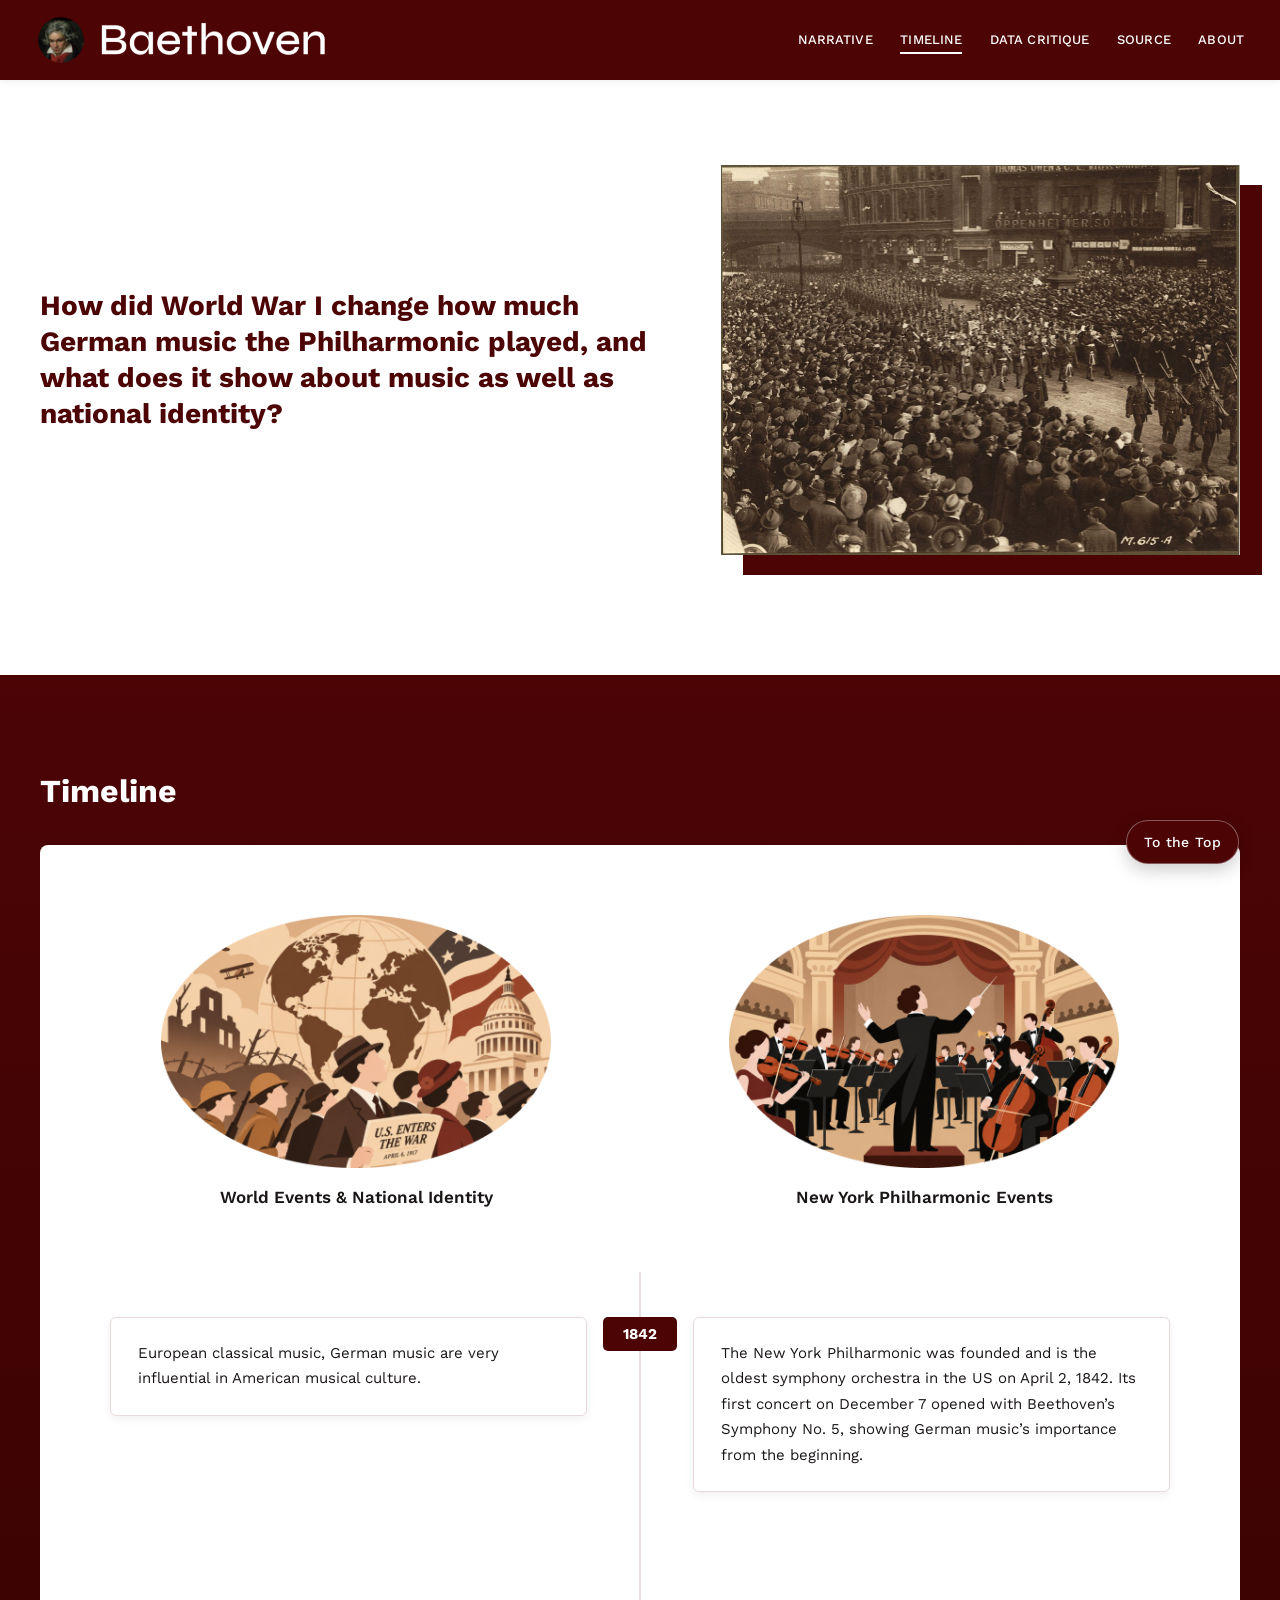
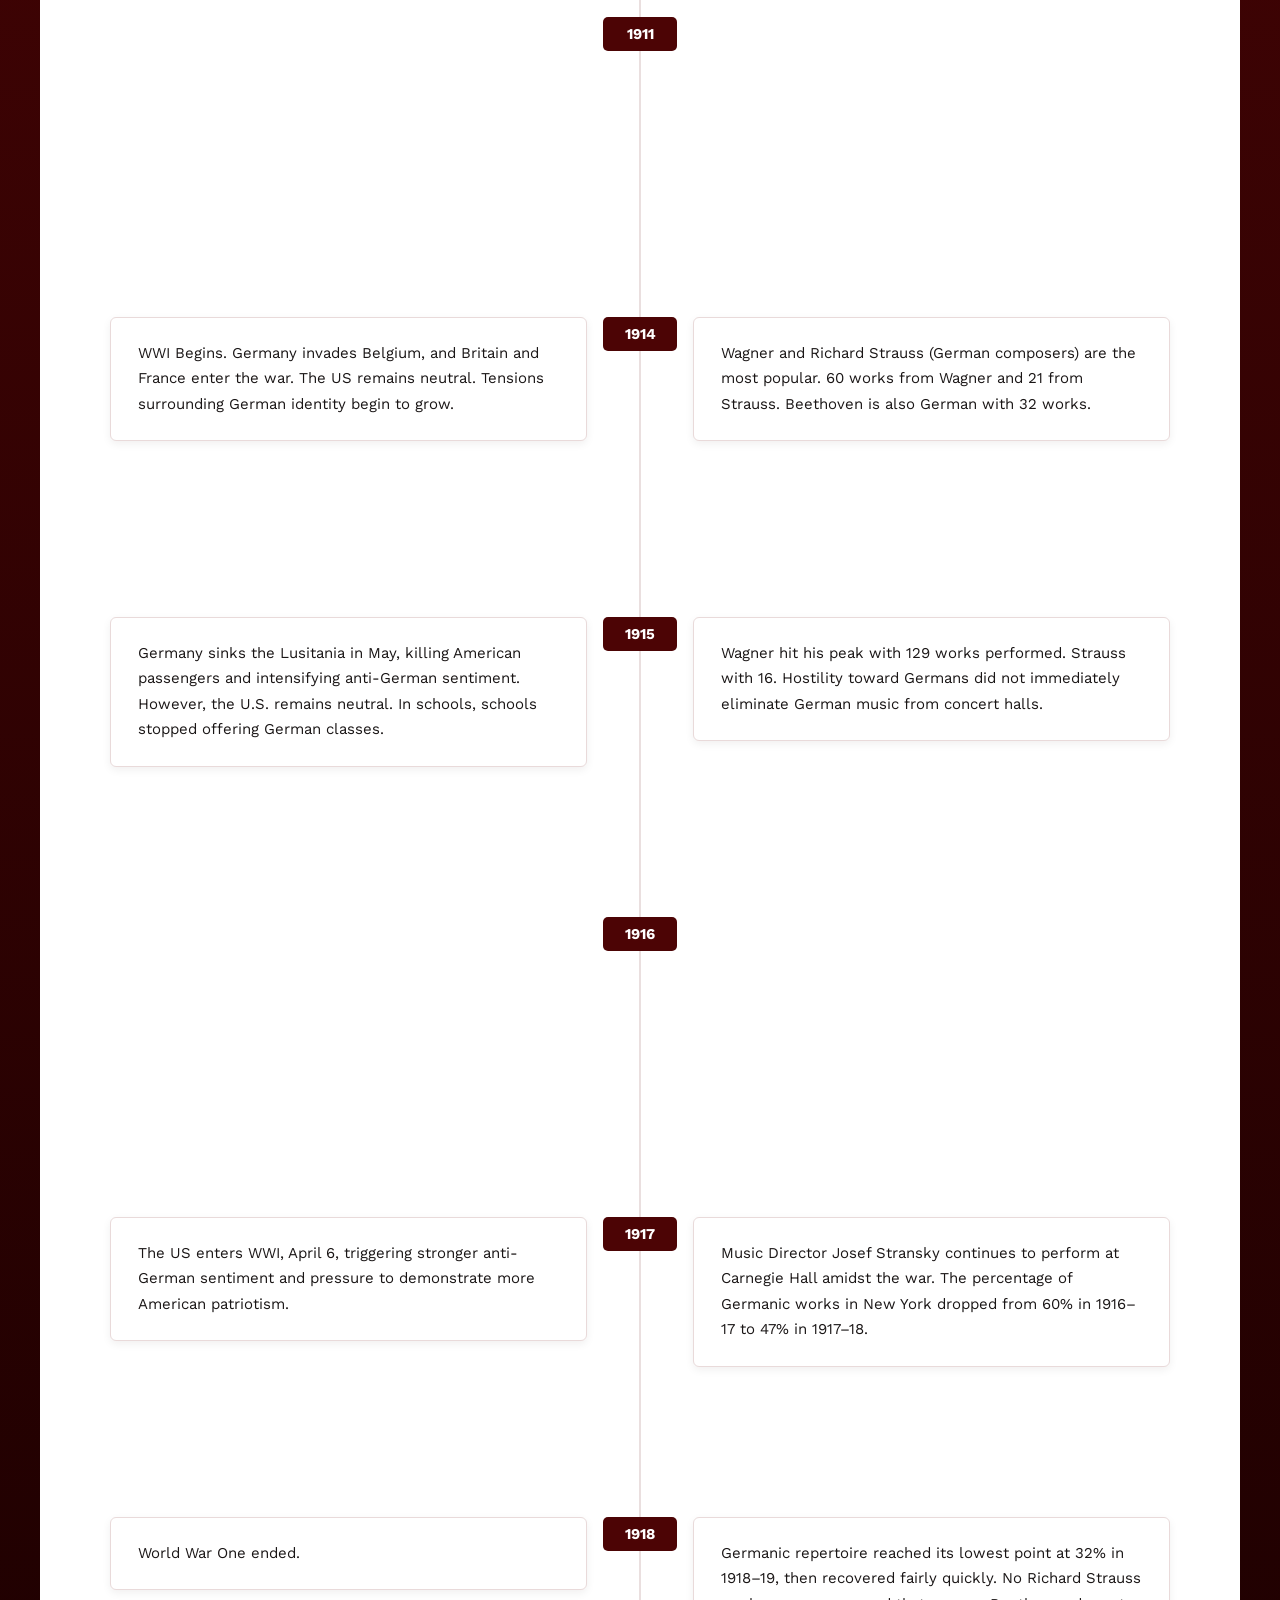
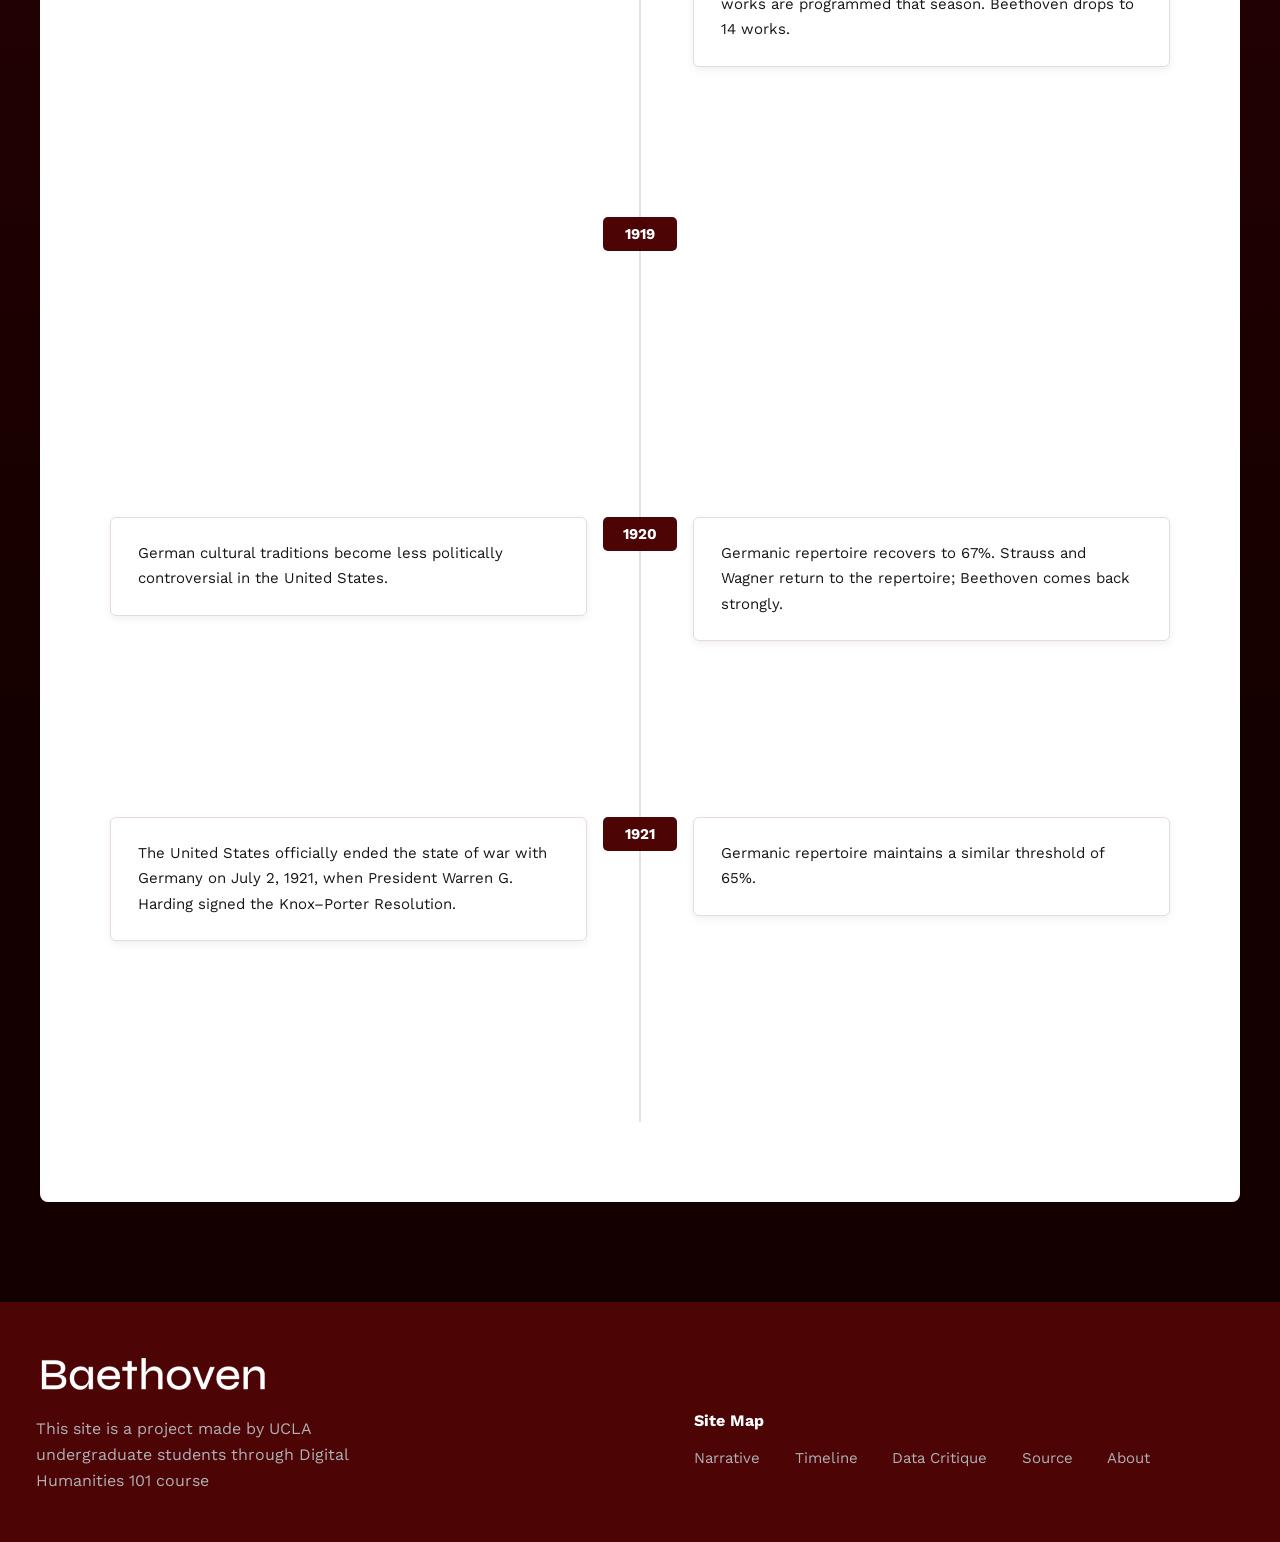
==== timeline.html @ ba0f3baa "Build Figma-first responsive DH101 site with fixed navigation, scroll reveals and research pages" ====
<!doctype html><html lang="en"><head><meta charset="utf-8"><meta name="viewport" content="width=device-width,initial-scale=1"><meta name="description" content="UCLA Digital Humanities 101 project exploring the New York Philharmonic performance archive."><meta name="theme-color" content="#4c0405"><title>Timeline | Baethoven · NY Philharmonic</title><link rel="stylesheet" href="site.css"><script defer src="site.js"></script></head><body><a class="skip-link" href="#main-content">Skip to content</a><header class="site-header"><div class="header-inner"><a class="site-brand" href="index.html" aria-label="Baethoven homepage"><img class="brand-avatar" src="assets/logo-portrait.png" alt=""><img class="brand-name" src="assets/logo-wordmark.png" alt="Baethoven"></a><button class="nav-toggle" type="button" aria-expanded="false" aria-controls="main-navigation">☰ <span class="sr-only">Menu</span></button><nav id="main-navigation" class="main-nav" aria-label="Main navigation"><a href="narrative.html">NARRATIVE</a><a href="timeline.html" aria-current="page">TIMELINE</a><a href="data-critique.html">DATA CRITIQUE</a><a href="source.html">SOURCE</a><a href="about.html">ABOUT</a></nav></div></header><div class="header-offset" id="page-top"></div><main id="main-content"><section class="timeline-hero container"><h1 class="reveal">How did World War I change how much German music the Philharmonic played, and what does it show about music as well as national identity?</h1><img class="timeline-photo reveal" src="assets/world-war-one.png" alt="Historical First World War photograph"></section><section class="timeline-shell"><div class="container"><h2 class="reveal">Timeline</h2><div class="timeline-board"><div class="timeline-illustrations"><figure class="reveal"><img src="assets/illustration-world.png" alt="Illustration representing world events and national identity"><figcaption>World Events &amp; National Identity</figcaption></figure><figure class="reveal"><img src="assets/illustration-orchestra.png" alt="Illustration of an orchestra on stage"><figcaption>New York Philharmonic Events</figcaption></figure></div><div class="timeline-track"><div class="timeline-progress" aria-hidden="true"></div><section class="timeline-row" aria-label="Events in 1842"><div class="timeline-event world"><p>European classical music, German music are very influential in American musical culture.</p></div><span class="timeline-year">1842</span><div class="timeline-event phil"><p>The New York Philharmonic was founded and is the oldest symphony orchestra in the US on April 2, 1842. Its first concert on December 7 opened with Beethoven’s Symphony No. 5, showing German music’s importance from the beginning.</p></div></section><section class="timeline-row" aria-label="Events in 1911"><div class="timeline-event world"><p>German and Austrian classical music continues to hold prestige in American musical institutions.</p></div><span class="timeline-year">1911</span><div class="timeline-event phil"><p>Josef Stransky (Bohemian, now Czech Republic) succeeds Gustav Mahler (Austro-Bohemian) as director of the New York Philharmonic after his untimely death. He remained in the position until 1923 after World War I had concluded.</p></div></section><section class="timeline-row" aria-label="Events in 1914"><div class="timeline-event world"><p>WWI Begins. Germany invades Belgium, and Britain and France enter the war. The US remains neutral. Tensions surrounding German identity begin to grow.</p></div><span class="timeline-year">1914</span><div class="timeline-event phil"><p>Wagner and Richard Strauss (German composers) are the most popular. 60 works from Wagner and 21 from Strauss. Beethoven is also German with 32 works.</p></div></section><section class="timeline-row" aria-label="Events in 1915"><div class="timeline-event world"><p>Germany sinks the Lusitania in May, killing American passengers and intensifying anti-German sentiment. However, the U.S. remains neutral. In schools, schools stopped offering German classes.</p></div><span class="timeline-year">1915</span><div class="timeline-event phil"><p>Wagner hit his peak with 129 works performed. Strauss with 16. Hostility toward Germans did not immediately eliminate German music from concert halls.</p></div></section><section class="timeline-row" aria-label="Events in 1916"><div class="timeline-event world"><p>American attitudes toward Germany become more hostile as war continues.</p></div><span class="timeline-year">1916</span><div class="timeline-event phil"><p>Wagner drops to 87 works and Strauss drops to 17. Slight decline in the works.</p></div></section><section class="timeline-row" aria-label="Events in 1917"><div class="timeline-event world"><p>The US enters WWI, April 6, triggering stronger anti-German sentiment and pressure to demonstrate more American patriotism.</p></div><span class="timeline-year">1917</span><div class="timeline-event phil"><p>Music Director Josef Stransky continues to perform at Carnegie Hall amidst the war. The percentage of Germanic works in New York dropped from 60% in 1916–17 to 47% in 1917–18.</p></div></section><section class="timeline-row" aria-label="Events in 1918"><div class="timeline-event world"><p>World War One ended.</p></div><span class="timeline-year">1918</span><div class="timeline-event phil"><p>Germanic repertoire reached its lowest point at 32% in 1918–19, then recovered fairly quickly. No Richard Strauss works are programmed that season. Beethoven drops to 14 works.</p></div></section><section class="timeline-row" aria-label="Events in 1919"><div class="timeline-event world"><p>Treaty of Versailles signed. Formally ended the state of war between Germany and most Allied Powers after World War I.</p></div><span class="timeline-year">1919</span><div class="timeline-event phil"><p>Germanic repertoire rebounds to 51%. The orchestra honors the sudden passing of President Theodore Roosevelt with American composer Edward MacDowell’s “Dirge.”</p></div></section><section class="timeline-row" aria-label="Events in 1920"><div class="timeline-event world"><p>German cultural traditions become less politically controversial in the United States.</p></div><span class="timeline-year">1920</span><div class="timeline-event phil"><p>Germanic repertoire recovers to 67%. Strauss and Wagner return to the repertoire; Beethoven comes back strongly.</p></div></section><section class="timeline-row" aria-label="Events in 1921"><div class="timeline-event world"><p>The United States officially ended the state of war with Germany on July 2, 1921, when President Warren G. Harding signed the Knox–Porter Resolution.</p></div><span class="timeline-year">1921</span><div class="timeline-event phil"><p>Germanic repertoire maintains a similar threshold of 65%.</p></div></section></div></div></div></section></main><footer class="site-footer"><div class="footer-inner"><div class="footer-about"><a href="index.html" aria-label="Baethoven homepage"><img src="assets/logo-wordmark.png" alt="Baethoven"></a><p>This site is a project made by UCLA undergraduate students through Digital Humanities 101 course</p></div><div class="footer-map"><h2>Site Map</h2><nav class="footer-links" aria-label="Footer navigation"><a href="narrative.html">Narrative</a><a href="timeline.html">Timeline</a><a href="data-critique.html">Data Critique</a><a href="source.html">Source</a><a href="about.html">About</a></nav></div></div></footer><button type="button" class="back-top" aria-label="Scroll to top">To the Top</button></body></html>
---- site.css ----
@import url('https://fonts.googleapis.com/css2?family=Montserrat:wght@400;500;600;700;800&family=Work+Sans:ital,wght@0,400;0,500;0,600;0,700;1,400&display=swap');
:root{--wine:#4c0405;--wine2:#320002;--blush:#f9efeb;--ink:#1a1616;--gray:#afb1b6;--header-height:80px;--content:1200px;}
*{box-sizing:border-box}html{scroll-behavior:smooth;scroll-padding-top:calc(var(--header-height) + 24px)}body{margin:0;font:400 16px/1.625 'Work Sans',sans-serif;color:var(--ink);background:white;overflow-x:hidden}body.menu-open{overflow:hidden}a{color:inherit;text-decoration:none}button{font:inherit;cursor:pointer}img{max-width:100%;display:block}h1,h2,h3,h4,p{margin-top:0}a:focus-visible,button:focus-visible{outline:3px solid #e9a799;outline-offset:4px}.skip-link{position:fixed;left:14px;top:-80px;background:#fff;padding:12px;z-index:200}.skip-link:focus{top:12px}.container{width:min(calc(100% - 64px),var(--content));margin-inline:auto}
.site-header{height:var(--header-height);position:fixed;inset:0 0 auto;z-index:100;background:var(--wine);color:#fff;box-shadow:0 1px 8px #1a000015}.header-inner{height:100%;width:min(calc(100% - 72px),1416px);margin:auto;display:flex;align-items:center;justify-content:space-between;gap:22px}.site-brand{display:flex;align-items:center;gap:10px;min-width:0;transition:opacity .25s}.site-brand:hover{opacity:.78}.brand-avatar{width:50px;height:50px;object-fit:cover;border-radius:50%;flex:none}.brand-name{height:38px;width:auto;max-width:235px;object-fit:contain}.main-nav{display:flex;gap:clamp(16px,2.15vw,42px);align-items:center}.main-nav a{font:500 13px/1.2 'Work Sans',sans-serif;letter-spacing:.01em;white-space:nowrap;position:relative;padding:12px 0;transition:opacity .25s}.main-nav a:after{content:'';height:2px;background:#fff;position:absolute;bottom:6px;left:0;width:100%;transform:scaleX(0);transform-origin:left;transition:transform .25s}.main-nav a:hover:after,.main-nav a[aria-current=page]:after{transform:scaleX(1)}.main-nav a:hover{opacity:.8}.nav-toggle{display:none;background:transparent;color:white;border:1px solid #ffffff66;border-radius:7px;padding:8px 11px}.header-offset{height:var(--header-height)}.back-top{position:fixed;right:clamp(16px,3.2vw,50px);bottom:clamp(17px,4vh,46px);z-index:91;border:1px solid #ffffff55;background:var(--wine);color:white;border-radius:999px;padding:11px 17px;box-shadow:0 6px 18px #0003;font:500 14px/20px 'Work Sans',sans-serif;letter-spacing:.025em;transition:transform .25s,background .25s,box-shadow .25s}.back-top:hover{transform:translateY(-4px);background:#781214;box-shadow:0 10px 22px #0004}
.hero{position:relative;height:min(902px,max(690px,calc(100svh - var(--header-height))));display:flex;align-items:center;overflow:hidden;color:#fff;background:#111}.hero img.hero-bg{position:absolute;inset:0;width:100%;height:100%;object-fit:cover;object-position:center 45%;filter:brightness(.85)}.hero::after{content:'';position:absolute;inset:0;background:linear-gradient(90deg,#00000024,#00000008 65%,#00000026)}.hero-copy{width:min(calc(100% - 64px),1120px);position:relative;z-index:1;margin:auto;font-family:Montserrat,sans-serif;display:flex;flex-direction:column;gap:14px}.hero-before,.hero-after{font-weight:400;font-size:clamp(30px,3.2vw,48px);line-height:1.5;letter-spacing:-.25px;margin:0}.hero h1{font-weight:700;font-size:clamp(61px,6.35vw,96px);line-height:1.035;letter-spacing:-.25px;align-self:flex-end;width:fit-content;margin:15px 0 15px;text-transform:uppercase;max-width:100%}.hero h1 span{display:block}.hero-after{margin-top:10px}
.quote-section{padding:86px 0 44px}.intro-quote{background:var(--blush);padding:clamp(32px,4vw,46px) clamp(30px,8vw,122px);border-radius:8px;font-size:clamp(22px,2.05vw,28px);line-height:1.3;letter-spacing:-.015em}.intro-quote strong{font-weight:700}.intro-quote em{font-style:italic}
.about-intro{display:grid;grid-template-columns:1.2fr 1fr;gap:32px;padding-top:18px;padding-bottom:95px}.about-intro h2{grid-column:1/-1;font-size:28px;line-height:36px;color:var(--wine);margin:0 0 3px}.about-intro-copy p{font-size:16px;line-height:26px;margin:0 0 19px}.about-intro-image{width:100%;height:408px;object-fit:cover;border-radius:8px;align-self:start}
.questions{background:linear-gradient(180deg,var(--wine) 12%,#210002 76%,#060405 100%);padding:42px 0 66px;color:#fff}.eyebrow-rule{display:flex;align-items:center;gap:12px;margin-bottom:38px;font-size:16px;font-weight:500}.eyebrow-rule:before,.eyebrow-rule:after{content:'';height:1px;background:#b6a6a6;flex:1}.eyebrow-rule:before{flex:0 0 max(0px,calc((100vw - 1200px)/2))}.questions h2{font:700 28px/1.3 'Work Sans',sans-serif;margin:0 0 65px}.research-grid{display:grid;grid-template-columns:repeat(3,minmax(0,1fr));gap:21px;width:min(100%,1065px);margin:auto}.research-card{display:block;position:relative;background:#fff;color:#141414;border-radius:8px;min-height:251px;padding:38px 32px 28px;box-shadow:0 4px 22px #0002;transition:transform .3s,box-shadow .3s,background .3s}.research-card:hover{transform:translateY(-8px);box-shadow:0 18px 38px #0004;background:#fff8f4}.research-card .sub-label{display:block;font-size:12px;line-height:16px;letter-spacing:.2px;text-align:right;margin:0 0 6px;padding-right:40px}.research-card h3{font-size:16px;line-height:24px;font-weight:700;max-width:155px;margin:0 0 24px}.research-card p{font-size:16px;line-height:26px;margin:0}.research-card .number{position:absolute;right:23px;top:20px;border-radius:50%;width:58px;height:58px;display:grid;place-items:center;background:var(--wine);color:white;font:400 36px/1 'Work Sans',sans-serif}
.site-footer{background:var(--wine);color:white;min-height:240px;padding:54px 0 40px}.footer-inner{width:min(calc(100% - 72px),1376px);margin:auto;display:flex;justify-content:space-between;gap:48px;align-items:flex-start}.footer-about{max-width:320px}.footer-about img{width:235px;max-width:100%;height:auto;margin-bottom:22px}.footer-about p{font:400 16px/26px 'Work Sans',sans-serif;color:var(--gray);margin:0}.footer-map{padding-top:52px;min-width:550px}.footer-map h2{font:700 16px/26px 'Work Sans',sans-serif;margin:0 0 12px}.footer-links{display:flex;flex-wrap:wrap;gap:clamp(16px,2.7vw,42px)}.footer-links a{color:var(--gray);font-size:15px;transition:color .2s,transform .2s}.footer-links a:hover{color:white;transform:translateY(-2px);text-decoration:underline;text-underline-offset:5px}
.page-head{padding:110px 0 75px}.page-head h1{font:700 clamp(30px,3.4vw,48px)/1.28 'Work Sans',sans-serif;color:var(--wine);margin:0;max-width:1050px}.page-head p{max-width:820px;margin:24px 0 0}.page-title{text-align:center;font-size:36px;font-weight:500;margin:0}.narrative-content{padding:80px 0 100px}.narrative-block{margin:0 auto 115px;max-width:1200px}.narrative-block h2{font-size:25px;color:var(--wine);line-height:1.4}.narrative-block p{line-height:1.8}.placeholder-chart{height:430px;background:#f8f8f8;border-radius:6px;display:flex;align-items:center;justify-content:center;flex-direction:column;color:#a9abb0;border:1px solid #eee}.placeholder-bars{height:110px;display:flex;gap:8px;align-items:end;margin-bottom:24px}.placeholder-bars span{width:18px;border:1px solid #afadb0;border-radius:2px 2px 0 0;background:#e7e5e5}.placeholder-bars span:nth-child(1){height:35%}.placeholder-bars span:nth-child(2){height:65%}.placeholder-bars span:nth-child(3){height:48%}.placeholder-bars span:nth-child(4){height:90%;background:#ead6d6}.placeholder-bars span:nth-child(5){height:70%}.placeholder-bars span:nth-child(6){height:100%}.placeholder-bars span:nth-child(7){height:55%}.placeholder-caption{font-size:13px;color:#8b8c90}
.timeline-hero{padding:85px 0 120px;display:grid;grid-template-columns:1fr .9fr;gap:40px;align-items:center}.timeline-hero h1{font-size:28px;line-height:36px;color:var(--wine);margin:0}.timeline-photo{justify-self:end;width:min(100%,519px);max-height:390px;object-fit:cover;box-shadow:22px 20px 0 var(--wine)}
.timeline-shell{background:linear-gradient(var(--wine),#150000 85%);padding:90px 0 100px}.timeline-shell> .container>h2{color:white;font-size:32px;margin-bottom:28px}.timeline-board{background:#fff;padding:70px 52px 80px;border-radius:8px}.timeline-illustrations{display:grid;grid-template-columns:1fr 1fr;gap:40px;margin-bottom:60px}.timeline-illustrations figure{margin:0;text-align:center}.timeline-illustrations img{width:min(100%,390px);aspect-ratio:1.54;object-fit:contain;margin:0 auto 16px}.timeline-illustrations figcaption{font-size:17px;font-weight:600}
.timeline-track{position:relative;margin:0 auto;max-width:1060px;padding:10px 0 40px}.timeline-track:before{content:'';position:absolute;left:50%;top:0;bottom:0;width:2px;background:#eadfdf;transform:translateX(-50%)}.timeline-progress{position:absolute;left:50%;top:0;width:2px;height:0;background:var(--wine);transform:translateX(-50%);z-index:1;pointer-events:none;will-change:height}.timeline-row{display:grid;grid-template-columns:1fr 82px 1fr;align-items:start;min-height:300px;gap:12px;position:relative;padding:35px 0}.timeline-year{grid-column:2;grid-row:1;z-index:3;align-self:start;justify-self:center;background:var(--wine);color:#fff;border-radius:5px;padding:7px 13px;min-width:74px;text-align:center;font-size:15px;font-weight:700;line-height:20px}.timeline-event{border:1px solid #e9dada;box-shadow:0 3px 9px #27000010;border-radius:6px;padding:23px 27px;background:white;line-height:1.7;font-size:15px;transition:transform .35s,box-shadow .35s}.timeline-event:hover{transform:translateY(-5px);box-shadow:0 11px 25px #27000022}.timeline-event p{margin:0;white-space:pre-line}.timeline-event.world{grid-column:1;grid-row:1}.timeline-event.phil{grid-column:3;grid-row:1}.timeline-event.empty{visibility:hidden}.timeline-row:after{content:'';position:absolute;top:50px;left:50%;z-index:2;width:12px;height:12px;background:white;border:2px solid var(--wine);border-radius:50%;transform:translate(-50%,-50%) scale(.6);opacity:.3;transition:opacity .3s,transform .3s}.timeline-row.is-visible:after{transform:translate(-50%,-50%) scale(1);opacity:1}
.about-team{padding:70px 0 100px}.team-grid{display:grid;grid-template-columns:repeat(3,1fr);gap:24px;margin:90px auto;max-width:1200px}.team-card{padding:22px;background:#f0f0f0;min-height:400px;transition:transform .3s,box-shadow .3s}.team-card:hover{transform:translateY(-5px);box-shadow:0 15px 35px #0002}.team-photo{height:255px;border:1px solid #b9bbc0;border-radius:7px;background:#ececec;display:grid;place-items:center;color:#9da1a6}.team-line{height:10px;border-radius:3px;background:#afb1b6;margin-top:14px;width:76%}.team-line.dark{height:17px;width:60%;background:#686a70}.team-line.short{width:45%}.team-description{height:12px;margin:8px 0 0;background:#afb1b6;border-radius:2px}.team-description:first-of-type{margin-top:25px}.about-details{margin:90px auto 50px;max-width:1100px}.about-details p{margin:0 0 22px}.design-placeholder{border-radius:5px;background:#f4f4f4;min-height:350px;display:grid;place-items:center;color:#94969b;text-align:center;padding:30px}.design-placeholder h2{margin:0 0 15px;font-size:27px;color:var(--wine)}.design-placeholder p{max-width:530px;margin:0;color:#666}
.reveal{opacity:1;transform:none}.motion-on .reveal{opacity:0;transform:translateY(38px);transition:opacity .85s ease,transform .85s cubic-bezier(.2,.8,.2,1)}.motion-on .reveal.is-visible{opacity:1;transform:none}.motion-on .timeline-event{opacity:0;transform:translateY(26px);transition:opacity .65s ease,transform .65s ease,box-shadow .3s}.motion-on .timeline-row.is-visible .timeline-event{opacity:1;transform:translateY(0)}
@media(max-width:1100px){.brand-name{max-width:170px;height:auto}.header-inner{width:calc(100% - 40px)}.main-nav{gap:17px}.main-nav a{font-size:11px}.hero h1{font-size:clamp(55px,6.5vw,80px)}.research-card{padding:32px 22px 24px}.research-card p{font-size:14px;line-height:23px}.research-card .number{width:48px;height:48px;font-size:30px}.footer-map{min-width:0}.footer-links{gap:15px}.timeline-board{padding-inline:25px}}
@media(max-width:780px){:root{--header-height:70px}.container{width:min(calc(100% - 40px),var(--content))}.brand-avatar{width:43px;height:43px}.brand-name{max-width:188px}.nav-toggle{display:block}.main-nav{display:none;position:absolute;left:0;top:var(--header-height);width:100%;padding:18px 24px 26px;flex-direction:column;align-items:stretch;gap:4px;background:var(--wine);box-shadow:0 15px 23px #0002}.main-nav.open{display:flex}.main-nav a{font-size:16px;padding:12px 4px}.hero{height:max(640px,calc(88svh - var(--header-height)))}.hero-copy{width:calc(100% - 44px)}.hero h1{font-size:clamp(42px,8.2vw,73px);align-self:flex-start;margin:22px 0}.hero-before,.hero-after{font-size:clamp(26px,5vw,37px)}.quote-section{padding-top:60px}.intro-quote{font-size:23px;padding:32px}.about-intro{grid-template-columns:1fr;padding-bottom:68px}.about-intro h2{grid-column:auto}.about-intro-image{height:auto;max-height:440px;aspect-ratio:1.5;object-fit:cover}.questions h2{font-size:24px;margin-bottom:35px}.research-grid{grid-template-columns:1fr;max-width:520px}.research-card{min-height:210px}.research-card h3{margin-bottom:18px}.footer-inner{flex-direction:column;gap:24px}.footer-map{padding-top:0}.site-footer{padding:44px 0}.page-head{padding:78px 0 60px}.timeline-hero{grid-template-columns:1fr;padding:70px 0 95px}.timeline-photo{justify-self:center}.timeline-shell{padding:70px 0}.timeline-board{padding:40px 22px}.timeline-event{padding:18px;font-size:13px}.timeline-row{grid-template-columns:1fr 72px 1fr;gap:8px}.timeline-year{min-width:65px}.team-grid{grid-template-columns:repeat(2,1fr)}}
@media(max-width:560px){.brand-name{max-width:175px}.hero{height:min(720px,max(570px,82svh))}.hero h1{font-size:clamp(35px,9vw,50px);line-height:1.1}.hero h1 span{overflow-wrap:anywhere}.hero-before,.hero-after{font-size:26px}.hero-bg{object-position:53% center}.intro-quote{font-size:20px;padding:26px}.about-intro h2{font-size:24px;line-height:1.35}.about-intro-copy p{font-size:15px;line-height:1.8}.questions{padding-bottom:55px}.eyebrow-rule{font-size:14px}.questions h2{font-size:22px}.footer-inner{width:calc(100% - 40px)}.footer-links{display:grid;grid-template-columns:repeat(2,1fr)}.footer-about p{font-size:14px}.footer-map h2{font-size:16px}.back-top{right:15px;bottom:17px;font-size:12px;padding:9px 14px}.timeline-illustrations{gap:8px}.timeline-illustrations figcaption{font-size:12px}.timeline-track:before,.timeline-progress{left:32px}.timeline-row{display:grid;grid-template-columns:70px minmax(0,1fr);gap:8px;min-height:auto;padding:27px 0 30px}.timeline-year{grid-column:1;grid-row:1;justify-self:start;min-width:64px;font-size:12px;padding:7px 6px}.timeline-event.world{grid-column:2;grid-row:1}.timeline-event.phil{grid-column:2;grid-row:2}.timeline-event.empty{display:none}.timeline-row:after{left:32px;top:55px}.timeline-event{font-size:13px;padding:14px}.timeline-event.world+.timeline-event.phil{margin-top:10px}.team-grid{grid-template-columns:1fr;max-width:440px}.team-photo{height:250px}.page-head h1{font-size:28px}}
@media(prefers-reduced-motion:reduce){html{scroll-behavior:auto}.motion-on .reveal,.motion-on .timeline-event{opacity:1;transform:none;transition:none}.timeline-row:after{transition:none}}
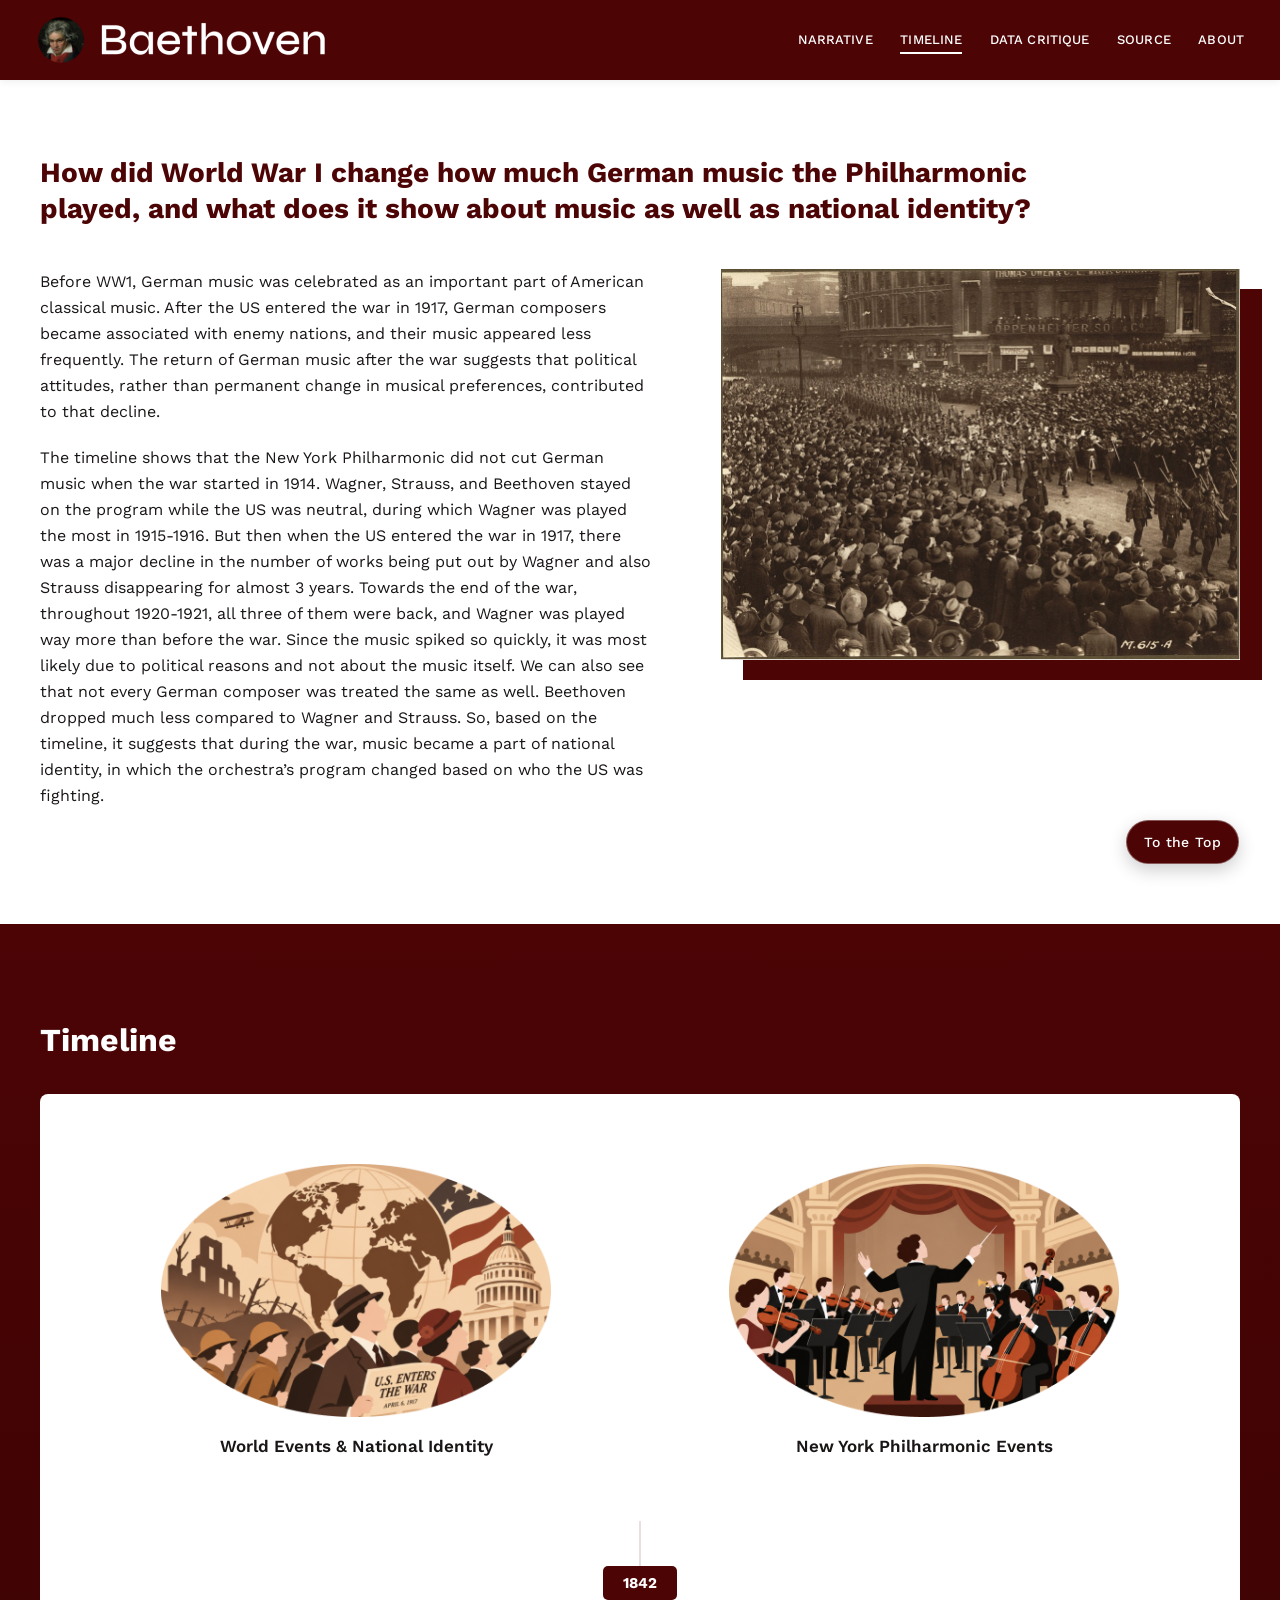
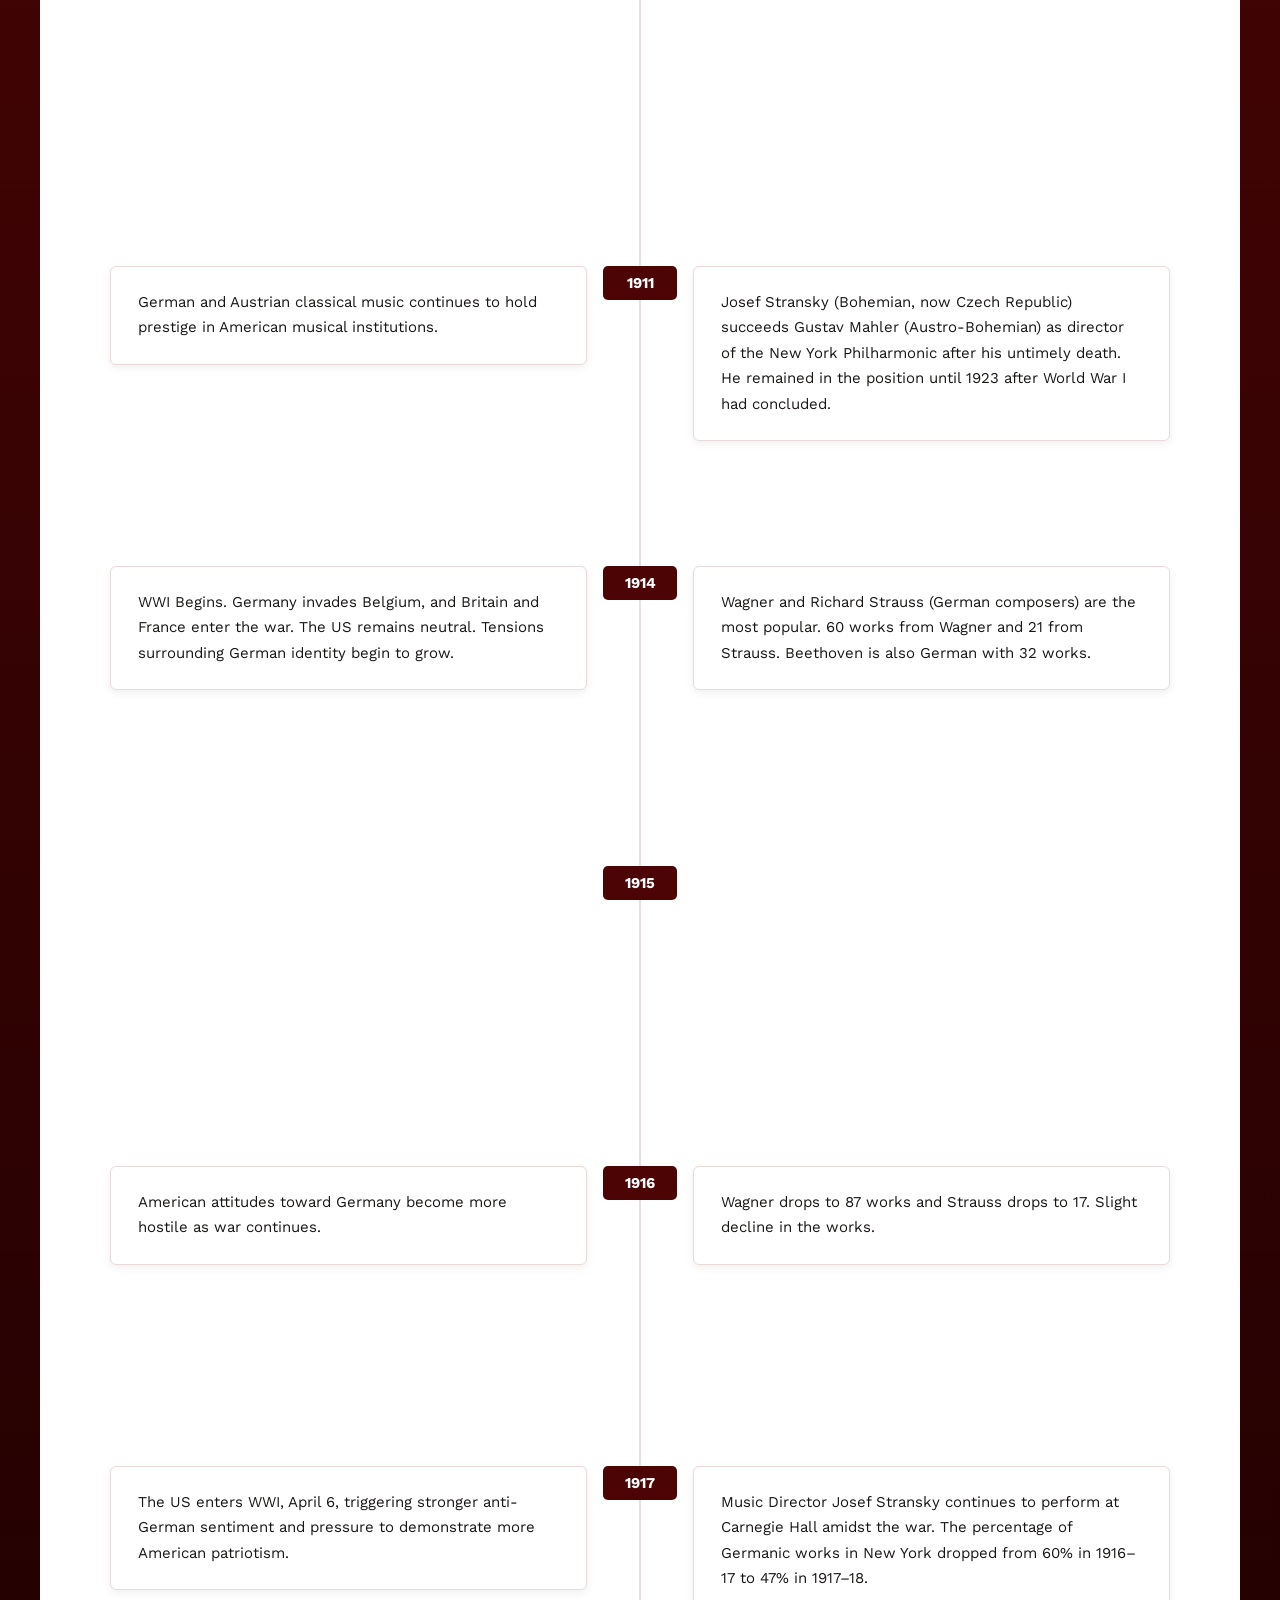
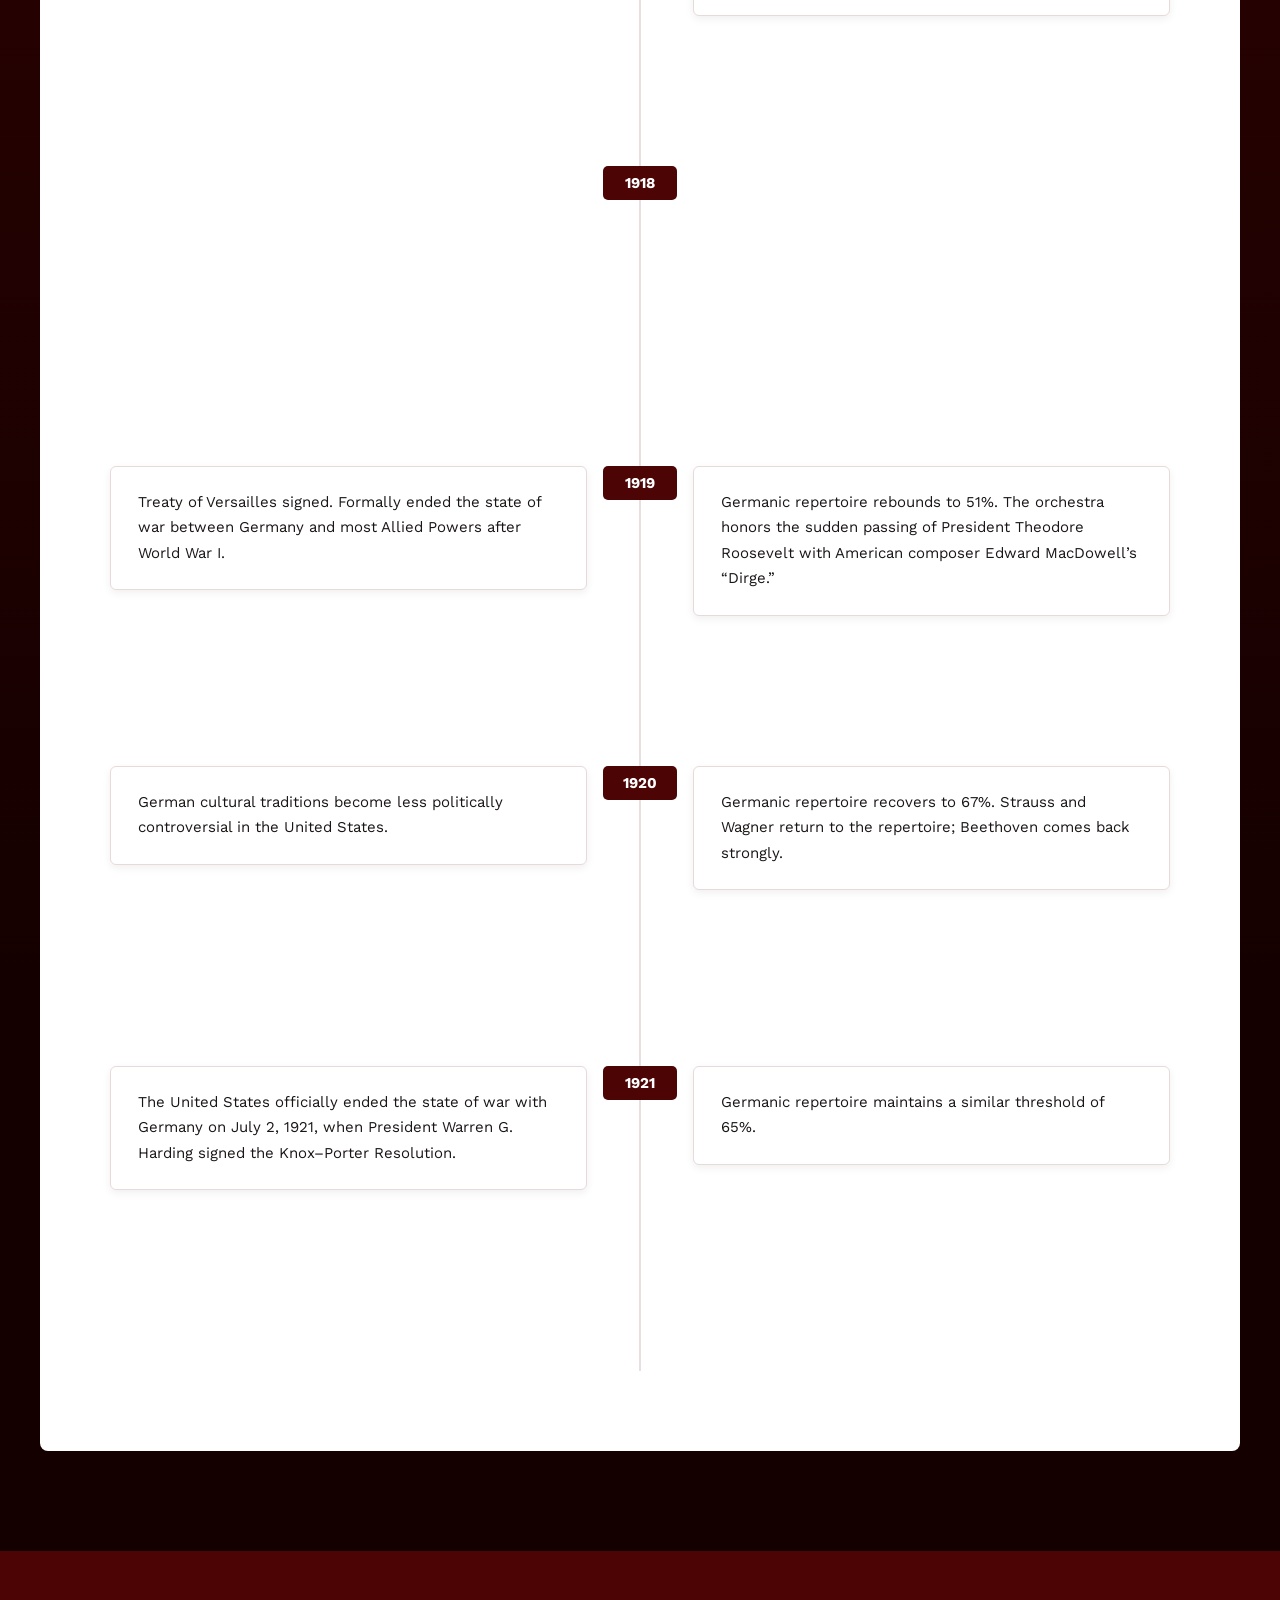
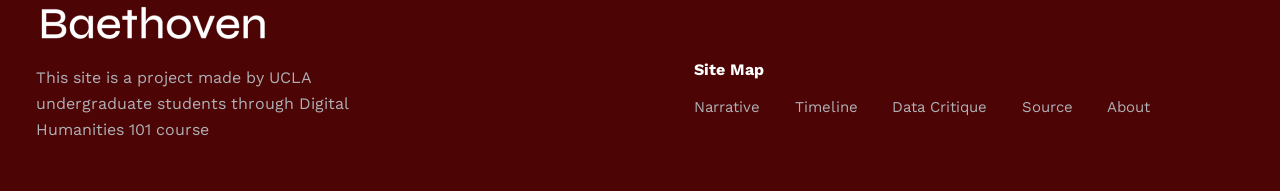
==== commit 29c1b6cf: "Restore Figma Timeline introduction, space question numbers, and prepare looping HeroVid background" ====
--- a/timeline.html
+++ b/timeline.html
@@ -1 +1 @@
-<!doctype html><html lang="en"><head><meta charset="utf-8"><meta name="viewport" content="width=device-width,initial-scale=1"><meta name="description" content="UCLA Digital Humanities 101 project exploring the New York Philharmonic performance archive."><meta name="theme-color" content="#4c0405"><title>Timeline | Baethoven · NY Philharmonic</title><link rel="stylesheet" href="site.css"><script defer src="site.js"></script></head><body><a class="skip-link" href="#main-content">Skip to content</a><header class="site-header"><div class="header-inner"><a class="site-brand" href="index.html" aria-label="Baethoven homepage"><img class="brand-avatar" src="assets/logo-portrait.png" alt=""><img class="brand-name" src="assets/logo-wordmark.png" alt="Baethoven"></a><button class="nav-toggle" type="button" aria-expanded="false" aria-controls="main-navigation">☰ <span class="sr-only">Menu</span></button><nav id="main-navigation" class="main-nav" aria-label="Main navigation"><a href="narrative.html">NARRATIVE</a><a href="timeline.html" aria-current="page">TIMELINE</a><a href="data-critique.html">DATA CRITIQUE</a><a href="source.html">SOURCE</a><a href="about.html">ABOUT</a></nav></div></header><div class="header-offset" id="page-top"></div><main id="main-content"><section class="timeline-hero container"><h1 class="reveal">How did World War I change how much German music the Philharmonic played, and what does it show about music as well as national identity?</h1><img class="timeline-photo reveal" src="assets/world-war-one.png" alt="Historical First World War photograph"></section><section class="timeline-shell"><div class="container"><h2 class="reveal">Timeline</h2><div class="timeline-board"><div class="timeline-illustrations"><figure class="reveal"><img src="assets/illustration-world.png" alt="Illustration representing world events and national identity"><figcaption>World Events &amp; National Identity</figcaption></figure><figure class="reveal"><img src="assets/illustration-orchestra.png" alt="Illustration of an orchestra on stage"><figcaption>New York Philharmonic Events</figcaption></figure></div><div class="timeline-track"><div class="timeline-progress" aria-hidden="true"></div><section class="timeline-row" aria-label="Events in 1842"><div class="timeline-event world"><p>European classical music, German music are very influential in American musical culture.</p></div><span class="timeline-year">1842</span><div class="timeline-event phil"><p>The New York Philharmonic was founded and is the oldest symphony orchestra in the US on April 2, 1842. Its first concert on December 7 opened with Beethoven’s Symphony No. 5, showing German music’s importance from the beginning.</p></div></section><section class="timeline-row" aria-label="Events in 1911"><div class="timeline-event world"><p>German and Austrian classical music continues to hold prestige in American musical institutions.</p></div><span class="timeline-year">1911</span><div class="timeline-event phil"><p>Josef Stransky (Bohemian, now Czech Republic) succeeds Gustav Mahler (Austro-Bohemian) as director of the New York Philharmonic after his untimely death. He remained in the position until 1923 after World War I had concluded.</p></div></section><section class="timeline-row" aria-label="Events in 1914"><div class="timeline-event world"><p>WWI Begins. Germany invades Belgium, and Britain and France enter the war. The US remains neutral. Tensions surrounding German identity begin to grow.</p></div><span class="timeline-year">1914</span><div class="timeline-event phil"><p>Wagner and Richard Strauss (German composers) are the most popular. 60 works from Wagner and 21 from Strauss. Beethoven is also German with 32 works.</p></div></section><section class="timeline-row" aria-label="Events in 1915"><div class="timeline-event world"><p>Germany sinks the Lusitania in May, killing American passengers and intensifying anti-German sentiment. However, the U.S. remains neutral. In schools, schools stopped offering German classes.</p></div><span class="timeline-year">1915</span><div class="timeline-event phil"><p>Wagner hit his peak with 129 works performed. Strauss with 16. Hostility toward Germans did not immediately eliminate German music from concert halls.</p></div></section><section class="timeline-row" aria-label="Events in 1916"><div class="timeline-event world"><p>American attitudes toward Germany become more hostile as war continues.</p></div><span class="timeline-year">1916</span><div class="timeline-event phil"><p>Wagner drops to 87 works and Strauss drops to 17. Slight decline in the works.</p></div></section><section class="timeline-row" aria-label="Events in 1917"><div class="timeline-event world"><p>The US enters WWI, April 6, triggering stronger anti-German sentiment and pressure to demonstrate more American patriotism.</p></div><span class="timeline-year">1917</span><div class="timeline-event phil"><p>Music Director Josef Stransky continues to perform at Carnegie Hall amidst the war. The percentage of Germanic works in New York dropped from 60% in 1916–17 to 47% in 1917–18.</p></div></section><section class="timeline-row" aria-label="Events in 1918"><div class="timeline-event world"><p>World War One ended.</p></div><span class="timeline-year">1918</span><div class="timeline-event phil"><p>Germanic repertoire reached its lowest point at 32% in 1918–19, then recovered fairly quickly. No Richard Strauss works are programmed that season. Beethoven drops to 14 works.</p></div></section><section class="timeline-row" aria-label="Events in 1919"><div class="timeline-event world"><p>Treaty of Versailles signed. Formally ended the state of war between Germany and most Allied Powers after World War I.</p></div><span class="timeline-year">1919</span><div class="timeline-event phil"><p>Germanic repertoire rebounds to 51%. The orchestra honors the sudden passing of President Theodore Roosevelt with American composer Edward MacDowell’s “Dirge.”</p></div></section><section class="timeline-row" aria-label="Events in 1920"><div class="timeline-event world"><p>German cultural traditions become less politically controversial in the United States.</p></div><span class="timeline-year">1920</span><div class="timeline-event phil"><p>Germanic repertoire recovers to 67%. Strauss and Wagner return to the repertoire; Beethoven comes back strongly.</p></div></section><section class="timeline-row" aria-label="Events in 1921"><div class="timeline-event world"><p>The United States officially ended the state of war with Germany on July 2, 1921, when President Warren G. Harding signed the Knox–Porter Resolution.</p></div><span class="timeline-year">1921</span><div class="timeline-event phil"><p>Germanic repertoire maintains a similar threshold of 65%.</p></div></section></div></div></div></section></main><footer class="site-footer"><div class="footer-inner"><div class="footer-about"><a href="index.html" aria-label="Baethoven homepage"><img src="assets/logo-wordmark.png" alt="Baethoven"></a><p>This site is a project made by UCLA undergraduate students through Digital Humanities 101 course</p></div><div class="footer-map"><h2>Site Map</h2><nav class="footer-links" aria-label="Footer navigation"><a href="narrative.html">Narrative</a><a href="timeline.html">Timeline</a><a href="data-critique.html">Data Critique</a><a href="source.html">Source</a><a href="about.html">About</a></nav></div></div></footer><button type="button" class="back-top" aria-label="Scroll to top">To the Top</button></body></html>+<!doctype html><html lang="en"><head><meta charset="utf-8"><meta name="viewport" content="width=device-width,initial-scale=1"><meta name="description" content="UCLA Digital Humanities 101 project exploring the New York Philharmonic performance archive."><meta name="theme-color" content="#4c0405"><title>Timeline | Baethoven · NY Philharmonic</title><link rel="stylesheet" href="site.css"><script defer src="site.js"></script></head><body><a class="skip-link" href="#main-content">Skip to content</a><header class="site-header"><div class="header-inner"><a class="site-brand" href="index.html" aria-label="Baethoven homepage"><img class="brand-avatar" src="assets/logo-portrait.png" alt=""><img class="brand-name" src="assets/logo-wordmark.png" alt="Baethoven"></a><button class="nav-toggle" type="button" aria-expanded="false" aria-controls="main-navigation">☰ <span class="sr-only">Menu</span></button><nav id="main-navigation" class="main-nav" aria-label="Main navigation"><a href="narrative.html">NARRATIVE</a><a href="timeline.html" aria-current="page">TIMELINE</a><a href="data-critique.html">DATA CRITIQUE</a><a href="source.html">SOURCE</a><a href="about.html">ABOUT</a></nav></div></header><div class="header-offset" id="page-top"></div><main id="main-content"><section class="timeline-hero container"><h1 class="reveal">How did World War I change how much German music the Philharmonic played, and what does it show about music as well as national identity?</h1><div class="timeline-summary reveal"><p>Before WW1, German music was celebrated as an important part of American classical music. After the US entered the war in 1917, German composers became associated with enemy nations, and their music appeared less frequently. The return of German music after the war suggests that political attitudes, rather than permanent change in musical preferences, contributed to that decline.</p><p>The timeline shows that the New York Philharmonic did not cut German music when the war started in 1914. Wagner, Strauss, and Beethoven stayed on the program while the US was neutral, during which Wagner was played the most in 1915-1916. But then when the US entered the war in 1917, there was a major decline in the number of works being put out by Wagner and also Strauss disappearing for almost 3 years. Towards the end of the war, throughout 1920-1921, all three of them were back, and Wagner was played way more than before the war. Since the music spiked so quickly, it was most likely due to political reasons and not about the music itself. We can also see that not every German composer was treated the same as well. Beethoven dropped much less compared to Wagner and Strauss. So, based on the timeline, it suggests that during the war, music became a part of national identity, in which the orchestra’s program changed based on who the US was fighting.</p></div><img class="timeline-photo reveal" src="assets/world-war-one.png" alt="Historical First World War photograph"></section><section class="timeline-shell"><div class="container"><h2 class="reveal">Timeline</h2><div class="timeline-board"><div class="timeline-illustrations"><figure class="reveal"><img src="assets/illustration-world.png" alt="Illustration representing world events and national identity"><figcaption>World Events &amp; National Identity</figcaption></figure><figure class="reveal"><img src="assets/illustration-orchestra.png" alt="Illustration of an orchestra on stage"><figcaption>New York Philharmonic Events</figcaption></figure></div><div class="timeline-track"><div class="timeline-progress" aria-hidden="true"></div><section class="timeline-row" aria-label="Events in 1842"><div class="timeline-event world"><p>European classical music, German music are very influential in American musical culture.</p></div><span class="timeline-year">1842</span><div class="timeline-event phil"><p>The New York Philharmonic was founded and is the oldest symphony orchestra in the US on April 2, 1842. Its first concert on December 7 opened with Beethoven’s Symphony No. 5, showing German music’s importance from the beginning.</p></div></section><section class="timeline-row" aria-label="Events in 1911"><div class="timeline-event world"><p>German and Austrian classical music continues to hold prestige in American musical institutions.</p></div><span class="timeline-year">1911</span><div class="timeline-event phil"><p>Josef Stransky (Bohemian, now Czech Republic) succeeds Gustav Mahler (Austro-Bohemian) as director of the New York Philharmonic after his untimely death. He remained in the position until 1923 after World War I had concluded.</p></div></section><section class="timeline-row" aria-label="Events in 1914"><div class="timeline-event world"><p>WWI Begins. Germany invades Belgium, and Britain and France enter the war. The US remains neutral. Tensions surrounding German identity begin to grow.</p></div><span class="timeline-year">1914</span><div class="timeline-event phil"><p>Wagner and Richard Strauss (German composers) are the most popular. 60 works from Wagner and 21 from Strauss. Beethoven is also German with 32 works.</p></div></section><section class="timeline-row" aria-label="Events in 1915"><div class="timeline-event world"><p>Germany sinks the Lusitania in May, killing American passengers and intensifying anti-German sentiment. However, the U.S. remains neutral. In schools, schools stopped offering German classes.</p></div><span class="timeline-year">1915</span><div class="timeline-event phil"><p>Wagner hit his peak with 129 works performed. Strauss with 16. Hostility toward Germans did not immediately eliminate German music from concert halls.</p></div></section><section class="timeline-row" aria-label="Events in 1916"><div class="timeline-event world"><p>American attitudes toward Germany become more hostile as war continues.</p></div><span class="timeline-year">1916</span><div class="timeline-event phil"><p>Wagner drops to 87 works and Strauss drops to 17. Slight decline in the works.</p></div></section><section class="timeline-row" aria-label="Events in 1917"><div class="timeline-event world"><p>The US enters WWI, April 6, triggering stronger anti-German sentiment and pressure to demonstrate more American patriotism.</p></div><span class="timeline-year">1917</span><div class="timeline-event phil"><p>Music Director Josef Stransky continues to perform at Carnegie Hall amidst the war. The percentage of Germanic works in New York dropped from 60% in 1916–17 to 47% in 1917–18.</p></div></section><section class="timeline-row" aria-label="Events in 1918"><div class="timeline-event world"><p>World War One ended.</p></div><span class="timeline-year">1918</span><div class="timeline-event phil"><p>Germanic repertoire reached its lowest point at 32% in 1918–19, then recovered fairly quickly. No Richard Strauss works are programmed that season. Beethoven drops to 14 works.</p></div></section><section class="timeline-row" aria-label="Events in 1919"><div class="timeline-event world"><p>Treaty of Versailles signed. Formally ended the state of war between Germany and most Allied Powers after World War I.</p></div><span class="timeline-year">1919</span><div class="timeline-event phil"><p>Germanic repertoire rebounds to 51%. The orchestra honors the sudden passing of President Theodore Roosevelt with American composer Edward MacDowell’s “Dirge.”</p></div></section><section class="timeline-row" aria-label="Events in 1920"><div class="timeline-event world"><p>German cultural traditions become less politically controversial in the United States.</p></div><span class="timeline-year">1920</span><div class="timeline-event phil"><p>Germanic repertoire recovers to 67%. Strauss and Wagner return to the repertoire; Beethoven comes back strongly.</p></div></section><section class="timeline-row" aria-label="Events in 1921"><div class="timeline-event world"><p>The United States officially ended the state of war with Germany on July 2, 1921, when President Warren G. Harding signed the Knox–Porter Resolution.</p></div><span class="timeline-year">1921</span><div class="timeline-event phil"><p>Germanic repertoire maintains a similar threshold of 65%.</p></div></section></div></div></div></section></main><footer class="site-footer"><div class="footer-inner"><div class="footer-about"><a href="index.html" aria-label="Baethoven homepage"><img src="assets/logo-wordmark.png" alt="Baethoven"></a><p>This site is a project made by UCLA undergraduate students through Digital Humanities 101 course</p></div><div class="footer-map"><h2>Site Map</h2><nav class="footer-links" aria-label="Footer navigation"><a href="narrative.html">Narrative</a><a href="timeline.html">Timeline</a><a href="data-critique.html">Data Critique</a><a href="source.html">Source</a><a href="about.html">About</a></nav></div></div></footer><button type="button" class="back-top" aria-label="Scroll to top">To the Top</button></body></html>
--- a/site.css
+++ b/site.css
@@ -17,3 +17,36 @@
 @media(max-width:780px){:root{--header-height:70px}.container{width:min(calc(100% - 40px),var(--content))}.brand-avatar{width:43px;height:43px}.brand-name{max-width:188px}.nav-toggle{display:block}.main-nav{display:none;position:absolute;left:0;top:var(--header-height);width:100%;padding:18px 24px 26px;flex-direction:column;align-items:stretch;gap:4px;background:var(--wine);box-shadow:0 15px 23px #0002}.main-nav.open{display:flex}.main-nav a{font-size:16px;padding:12px 4px}.hero{height:max(640px,calc(88svh - var(--header-height)))}.hero-copy{width:calc(100% - 44px)}.hero h1{font-size:clamp(42px,8.2vw,73px);align-self:flex-start;margin:22px 0}.hero-before,.hero-after{font-size:clamp(26px,5vw,37px)}.quote-section{padding-top:60px}.intro-quote{font-size:23px;padding:32px}.about-intro{grid-template-columns:1fr;padding-bottom:68px}.about-intro h2{grid-column:auto}.about-intro-image{height:auto;max-height:440px;aspect-ratio:1.5;object-fit:cover}.questions h2{font-size:24px;margin-bottom:35px}.research-grid{grid-template-columns:1fr;max-width:520px}.research-card{min-height:210px}.research-card h3{margin-bottom:18px}.footer-inner{flex-direction:column;gap:24px}.footer-map{padding-top:0}.site-footer{padding:44px 0}.page-head{padding:78px 0 60px}.timeline-hero{grid-template-columns:1fr;padding:70px 0 95px}.timeline-photo{justify-self:center}.timeline-shell{padding:70px 0}.timeline-board{padding:40px 22px}.timeline-event{padding:18px;font-size:13px}.timeline-row{grid-template-columns:1fr 72px 1fr;gap:8px}.timeline-year{min-width:65px}.team-grid{grid-template-columns:repeat(2,1fr)}}
 @media(max-width:560px){.brand-name{max-width:175px}.hero{height:min(720px,max(570px,82svh))}.hero h1{font-size:clamp(35px,9vw,50px);line-height:1.1}.hero h1 span{overflow-wrap:anywhere}.hero-before,.hero-after{font-size:26px}.hero-bg{object-position:53% center}.intro-quote{font-size:20px;padding:26px}.about-intro h2{font-size:24px;line-height:1.35}.about-intro-copy p{font-size:15px;line-height:1.8}.questions{padding-bottom:55px}.eyebrow-rule{font-size:14px}.questions h2{font-size:22px}.footer-inner{width:calc(100% - 40px)}.footer-links{display:grid;grid-template-columns:repeat(2,1fr)}.footer-about p{font-size:14px}.footer-map h2{font-size:16px}.back-top{right:15px;bottom:17px;font-size:12px;padding:9px 14px}.timeline-illustrations{gap:8px}.timeline-illustrations figcaption{font-size:12px}.timeline-track:before,.timeline-progress{left:32px}.timeline-row{display:grid;grid-template-columns:70px minmax(0,1fr);gap:8px;min-height:auto;padding:27px 0 30px}.timeline-year{grid-column:1;grid-row:1;justify-self:start;min-width:64px;font-size:12px;padding:7px 6px}.timeline-event.world{grid-column:2;grid-row:1}.timeline-event.phil{grid-column:2;grid-row:2}.timeline-event.empty{display:none}.timeline-row:after{left:32px;top:55px}.timeline-event{font-size:13px;padding:14px}.timeline-event.world+.timeline-event.phil{margin-top:10px}.team-grid{grid-template-columns:1fr;max-width:440px}.team-photo{height:250px}.page-head h1{font-size:28px}}
 @media(prefers-reduced-motion:reduce){html{scroll-behavior:auto}.motion-on .reveal,.motion-on .timeline-event{opacity:1;transform:none;transition:none}.timeline-row:after{transition:none}}
+
+
+/* Figma refinements: avoid question-number collisions at every viewport width. */
+.research-card .sub-label {padding-right:0; margin-right:82px; text-align:right; white-space:nowrap; min-height:18px;}
+.research-card .number {pointer-events:none;}
+
+/* Homepage: use the supplied looping film when HeroVid.mp4 is present.
+   The original Figma still remains beneath it as a loading/failure fallback. */
+.hero img.hero-bg {z-index:0;}
+.hero .hero-video {position:absolute;inset:0;width:100%;height:100%;z-index:1;object-fit:cover;object-position:center center;filter:brightness(.85);pointer-events:none;}
+.hero::after {z-index:2;pointer-events:none;}
+.hero .hero-copy {z-index:3;}
+
+/* Timeline: full-width question title, followed by the original two-paragraph
+   intro on the left and the historical image on the right. */
+.timeline-hero {grid-template-columns:minmax(0,1.12fr) minmax(0,1fr);column-gap:clamp(30px,3vw,50px);row-gap:42px;align-items:start;padding-top:75px;padding-bottom:115px;}
+.timeline-hero h1 {grid-column:1/-1;grid-row:1;max-width:1069px;}
+.timeline-summary {grid-column:1;grid-row:2;max-width:652px;}
+.timeline-summary p {font-size:16px;line-height:26px;margin:0 0 20px;}
+.timeline-summary p:last-child{margin-bottom:0;}
+.timeline-hero .timeline-photo {grid-column:2;grid-row:2;align-self:start;width:min(100%,519px);max-height:none;aspect-ratio:519 / 391;object-fit:cover;justify-self:end;}
+@media (max-width:780px) {
+ .timeline-hero {grid-template-columns:1fr;row-gap:24px;padding-top:60px;padding-bottom:75px;}
+ .timeline-hero h1 {grid-column:1;grid-row:1;}
+ .timeline-summary {grid-column:1;grid-row:2;max-width:100%;}
+ .timeline-hero .timeline-photo {grid-column:1;grid-row:3;width:min(100%,560px);justify-self:center;margin-top:15px;}
+}
+@media (max-width:400px) {
+ .research-card .sub-label {margin-right:78px;font-size:11px;}
+}
+@media (prefers-reduced-motion:reduce) {
+ .hero .hero-video{display:none;}
+}
